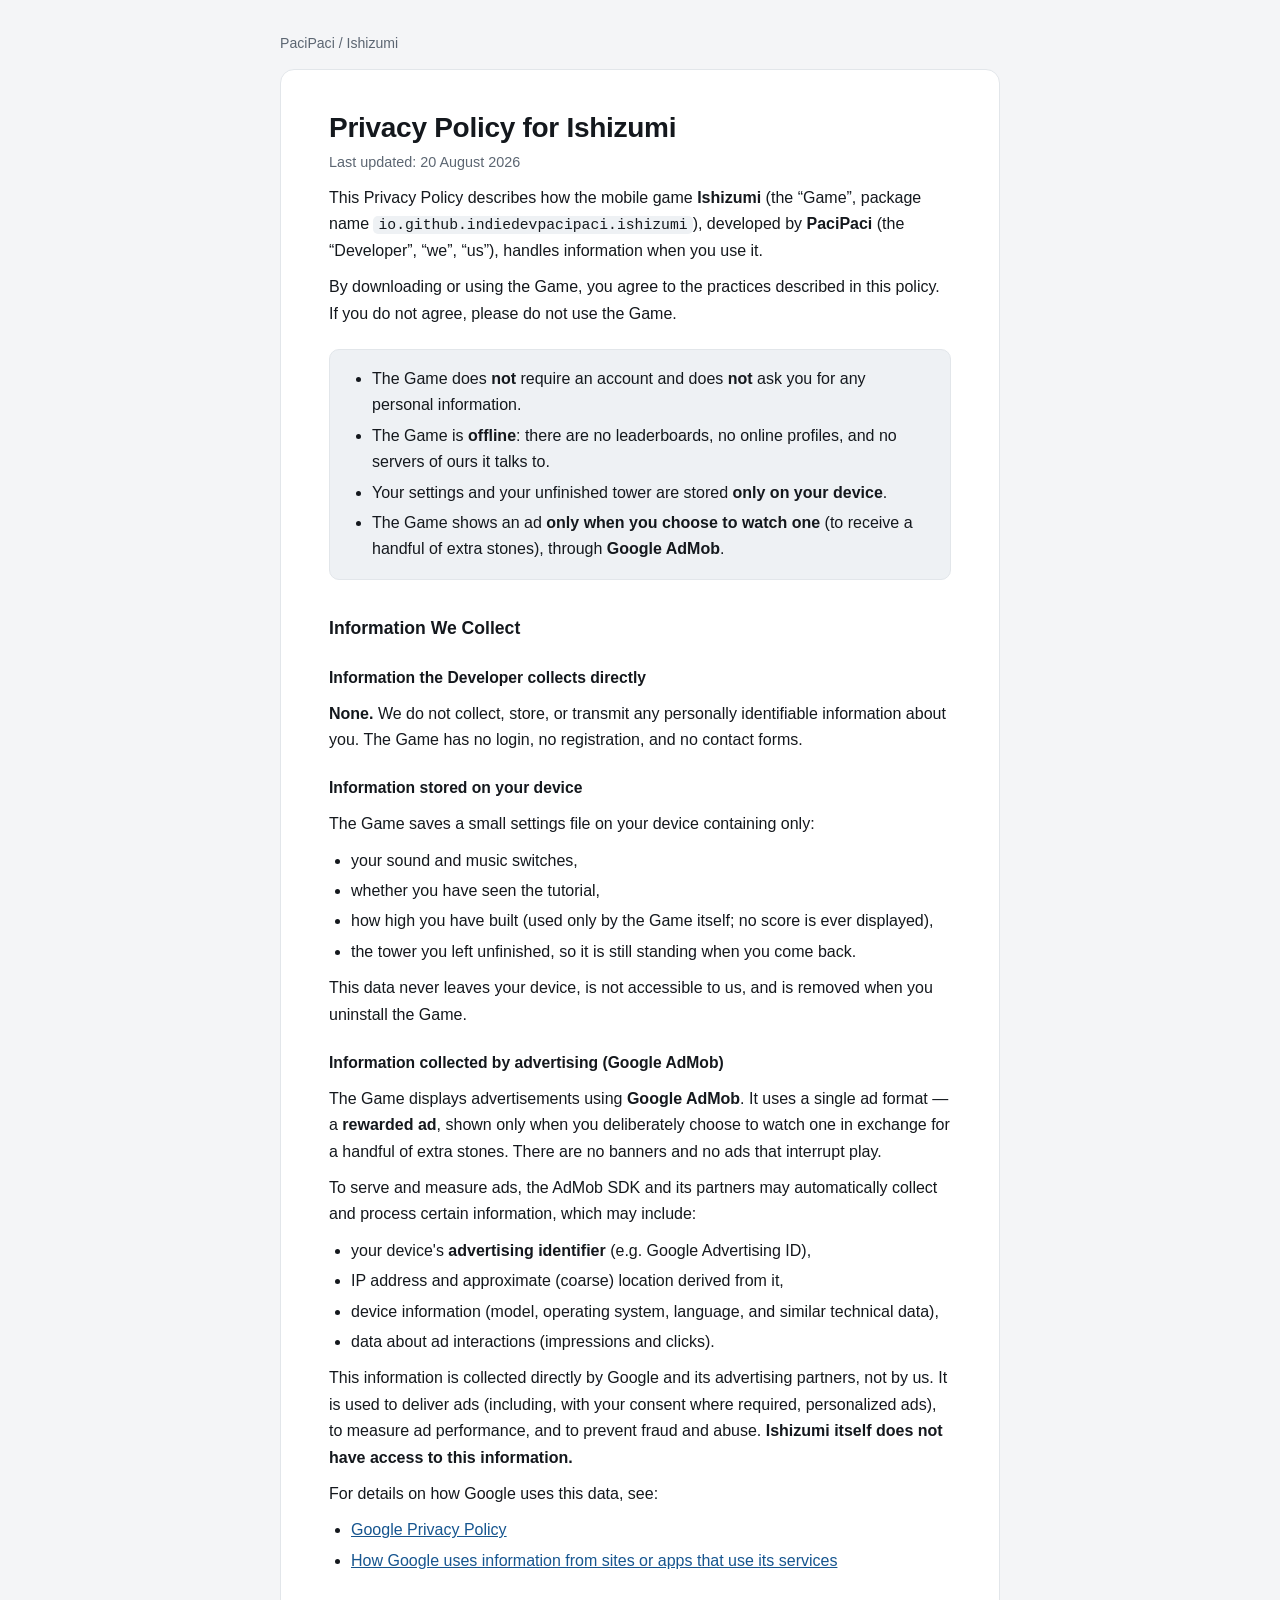
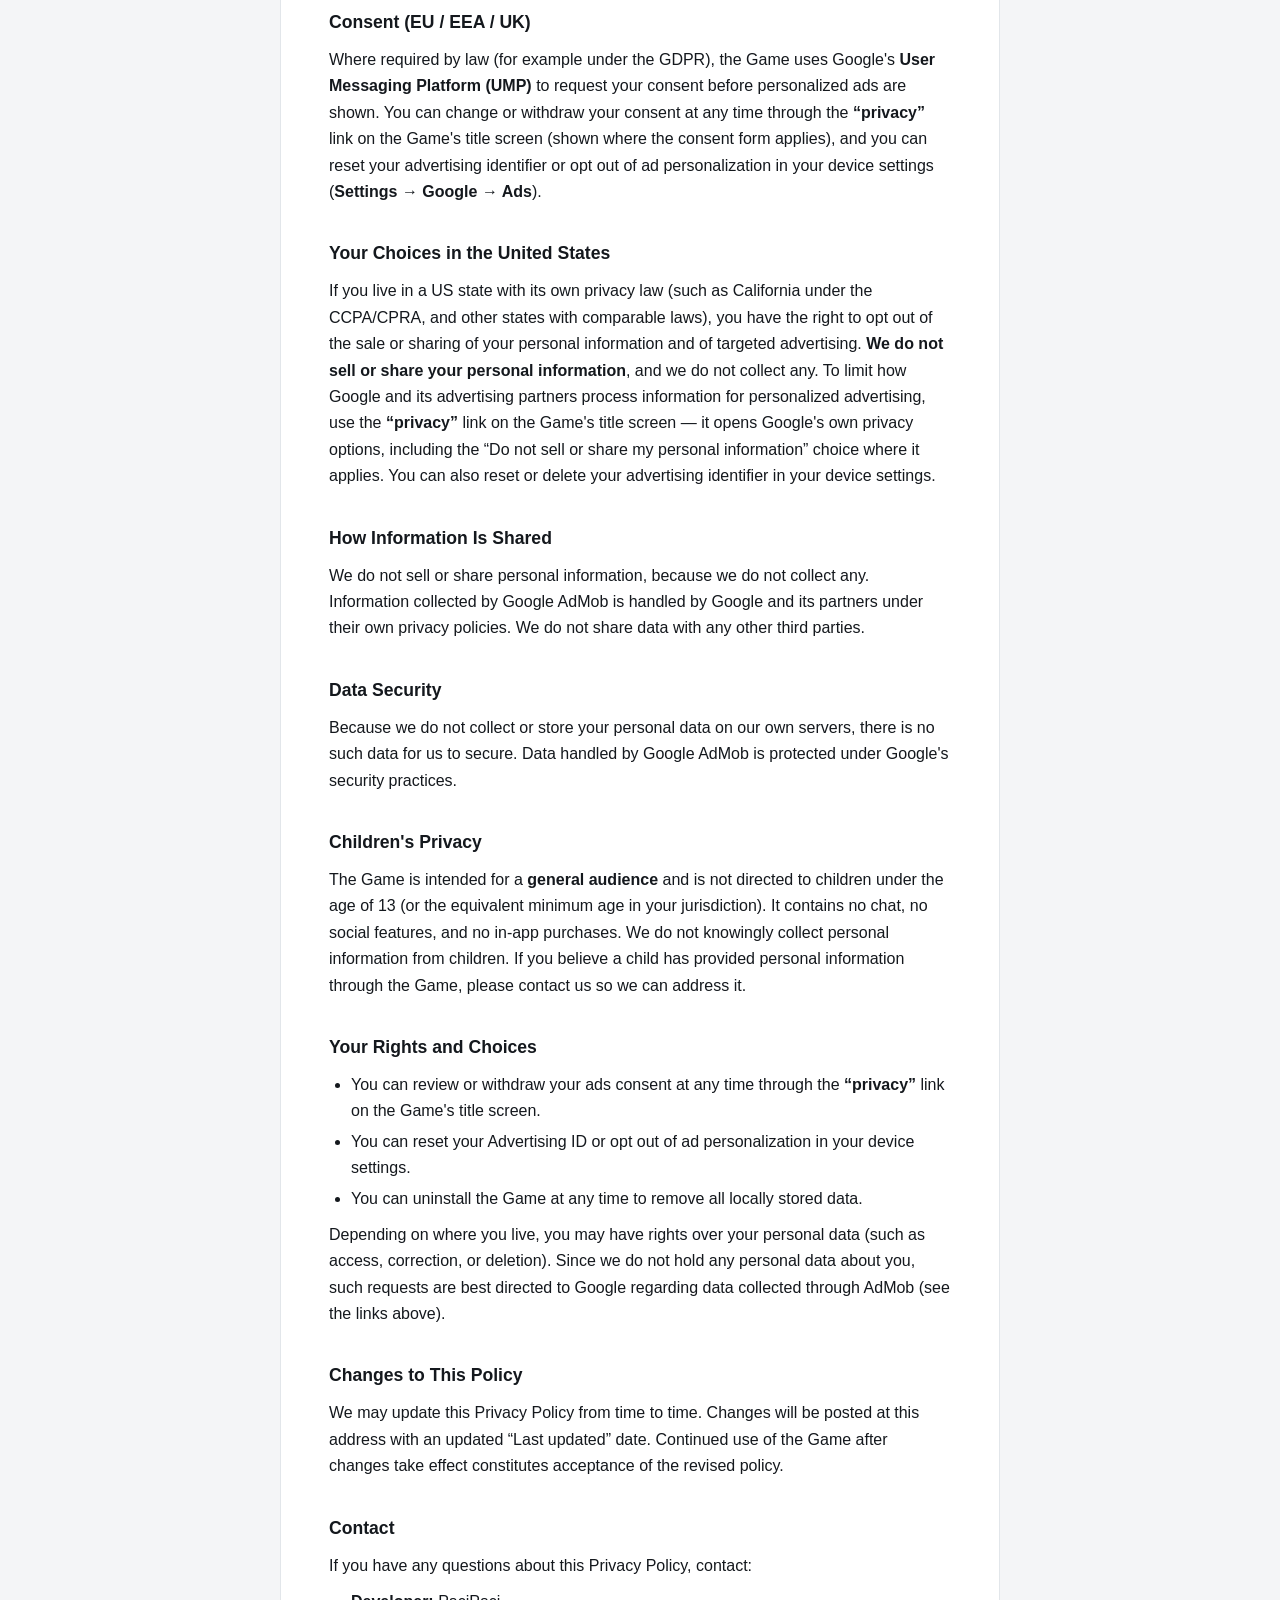
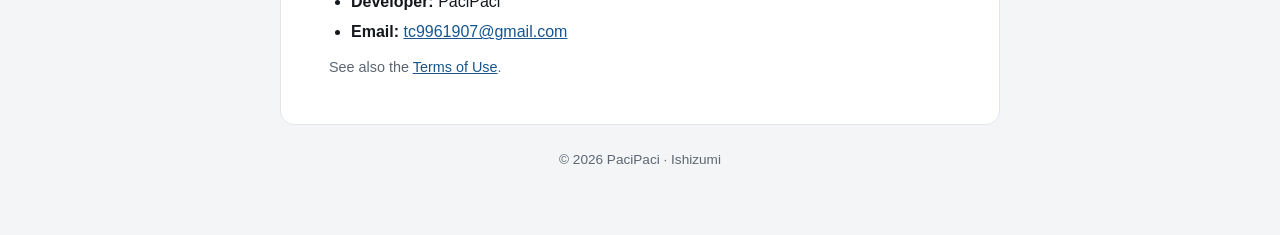
==== ishizumi/index.html @ fc92ac2a "Ishizumi dostal vlastní zásady — a s nimi oddíl pro americké státy Zakládalo se sdělení o souhlasu v" ====
<!DOCTYPE html>
<html lang="en">
<head>
<meta charset="utf-8">
<meta name="viewport" content="width=device-width, initial-scale=1">
<title>Ishizumi — Privacy Policy</title>
<link rel="stylesheet" href="../assets/style.css">
</head>
<body>
<p class="crumb"><a href="../">PaciPaci</a> / Ishizumi</p>
<main>
  <h1>Privacy Policy for Ishizumi</h1>
  <p class="meta">Last updated: 20 August 2026</p>

  <p>This Privacy Policy describes how the mobile game <strong>Ishizumi</strong>
  (the &ldquo;Game&rdquo;, package name <code>io.github.indiedevpacipaci.ishizumi</code>),
  developed by <strong>PaciPaci</strong> (the &ldquo;Developer&rdquo;, &ldquo;we&rdquo;,
  &ldquo;us&rdquo;), handles information when you use it.</p>

  <p>By downloading or using the Game, you agree to the practices described in this
  policy. If you do not agree, please do not use the Game.</p>

  <div class="summary">
    <ul>
      <li>The Game does <strong>not</strong> require an account and does <strong>not</strong> ask you for any personal information.</li>
      <li>The Game is <strong>offline</strong>: there are no leaderboards, no online profiles, and no servers of ours it talks to.</li>
      <li>Your settings and your unfinished tower are stored <strong>only on your device</strong>.</li>
      <li>The Game shows an ad <strong>only when you choose to watch one</strong> (to receive a handful of extra stones), through <strong>Google AdMob</strong>.</li>
    </ul>
  </div>

  <h2>Information We Collect</h2>

  <h3>Information the Developer collects directly</h3>
  <p><strong>None.</strong> We do not collect, store, or transmit any personally
  identifiable information about you. The Game has no login, no registration, and no
  contact forms.</p>

  <h3>Information stored on your device</h3>
  <p>The Game saves a small settings file on your device containing only:</p>
  <ul>
    <li>your sound and music switches,</li>
    <li>whether you have seen the tutorial,</li>
    <li>how high you have built (used only by the Game itself; no score is ever displayed),</li>
    <li>the tower you left unfinished, so it is still standing when you come back.</li>
  </ul>
  <p>This data never leaves your device, is not accessible to us, and is removed when
  you uninstall the Game.</p>

  <h3>Information collected by advertising (Google AdMob)</h3>
  <p>The Game displays advertisements using <strong>Google AdMob</strong>. It uses a
  single ad format — a <strong>rewarded ad</strong>, shown only when you deliberately
  choose to watch one in exchange for a handful of extra stones. There are no banners
  and no ads that interrupt play.</p>

  <p>To serve and measure ads, the AdMob SDK and its partners may automatically collect
  and process certain information, which may include:</p>
  <ul>
    <li>your device's <strong>advertising identifier</strong> (e.g. Google Advertising ID),</li>
    <li>IP address and approximate (coarse) location derived from it,</li>
    <li>device information (model, operating system, language, and similar technical data),</li>
    <li>data about ad interactions (impressions and clicks).</li>
  </ul>

  <p>This information is collected directly by Google and its advertising partners, not
  by us. It is used to deliver ads (including, with your consent where required,
  personalized ads), to measure ad performance, and to prevent fraud and abuse.
  <strong>Ishizumi itself does not have access to this information.</strong></p>

  <p>For details on how Google uses this data, see:</p>
  <ul>
    <li><a href="https://policies.google.com/privacy">Google Privacy Policy</a></li>
    <li><a href="https://policies.google.com/technologies/partner-sites">How Google uses information from sites or apps that use its services</a></li>
  </ul>

  <h2>Consent (EU / EEA / UK)</h2>
  <p>Where required by law (for example under the GDPR), the Game uses Google's
  <strong>User Messaging Platform (UMP)</strong> to request your consent before
  personalized ads are shown. You can change or withdraw your consent at any time
  through the <strong>&ldquo;privacy&rdquo;</strong> link on the Game's title screen
  (shown where the consent form applies), and you can reset your advertising identifier
  or opt out of ad personalization in your device settings
  (<strong>Settings → Google → Ads</strong>).</p>

  <h2>Your Choices in the United States</h2>
  <p>If you live in a US state with its own privacy law (such as California under the
  CCPA/CPRA, and other states with comparable laws), you have the right to opt out of
  the sale or sharing of your personal information and of targeted advertising.
  <strong>We do not sell or share your personal information</strong>, and we do not
  collect any. To limit how Google and its advertising partners process information for
  personalized advertising, use the <strong>&ldquo;privacy&rdquo;</strong> link on the
  Game's title screen &mdash; it opens Google's own privacy options, including the
  &ldquo;Do not sell or share my personal information&rdquo; choice where it applies.
  You can also reset or delete your advertising identifier in your device settings.</p>

  <h2>How Information Is Shared</h2>
  <p>We do not sell or share personal information, because we do not collect any.
  Information collected by Google AdMob is handled by Google and its partners under
  their own privacy policies. We do not share data with any other third parties.</p>

  <h2>Data Security</h2>
  <p>Because we do not collect or store your personal data on our own servers, there is
  no such data for us to secure. Data handled by Google AdMob is protected under
  Google's security practices.</p>

  <h2>Children's Privacy</h2>
  <p>The Game is intended for a <strong>general audience</strong> and is not directed to
  children under the age of 13 (or the equivalent minimum age in your jurisdiction). It
  contains no chat, no social features, and no in-app purchases. We do not knowingly
  collect personal information from children. If you believe a child has provided
  personal information through the Game, please contact us so we can address it.</p>

  <h2>Your Rights and Choices</h2>
  <ul>
    <li>You can review or withdraw your ads consent at any time through the
    <strong>&ldquo;privacy&rdquo;</strong> link on the Game's title screen.</li>
    <li>You can reset your Advertising ID or opt out of ad personalization in your
    device settings.</li>
    <li>You can uninstall the Game at any time to remove all locally stored data.</li>
  </ul>
  <p>Depending on where you live, you may have rights over your personal data (such as
  access, correction, or deletion). Since we do not hold any personal data about you,
  such requests are best directed to Google regarding data collected through AdMob (see
  the links above).</p>

  <h2>Changes to This Policy</h2>
  <p>We may update this Privacy Policy from time to time. Changes will be posted at this
  address with an updated &ldquo;Last updated&rdquo; date. Continued use of the Game
  after changes take effect constitutes acceptance of the revised policy.</p>

  <h2>Contact</h2>
  <p>If you have any questions about this Privacy Policy, contact:</p>
  <ul>
    <li><strong>Developer:</strong> PaciPaci</li>
    <li><strong>Email:</strong> <a href="mailto:tc9961907@gmail.com">tc9961907@gmail.com</a></li>
  </ul>

  <p class="meta">See also the <a href="../terms/">Terms of Use</a>.</p>
</main>
<footer>© 2026 PaciPaci · Ishizumi</footer>
</body>
</html>
---- assets/style.css ----
/* Sdílený vzhled pro všechny stránky. Jedna změna tady = změna všude. */

:root {
  color-scheme: light dark;
  --bg: #f4f5f7;
  --card: #ffffff;
  --text: #14181d;
  --muted: #5c6672;
  --border: #e2e6ea;
  --link: #16558f;
  --mark: #eef1f4;
}

@media (prefers-color-scheme: dark) {
  :root {
    --bg: #0c0f13;
    --card: #14191f;
    --text: #e6eaef;
    --muted: #97a1ac;
    --border: #232a32;
    --link: #79b8ff;
    --mark: #1b2129;
  }
}

* { box-sizing: border-box; }

body {
  margin: 0;
  padding: 32px 16px 64px;
  background: var(--bg);
  color: var(--text);
  font: 16px/1.65 -apple-system, BlinkMacSystemFont, "Segoe UI", Roboto, Helvetica, Arial, sans-serif;
}

main {
  max-width: 720px;
  margin: 0 auto;
  background: var(--card);
  border: 1px solid var(--border);
  border-radius: 14px;
  padding: 40px clamp(20px, 5vw, 48px);
}

h1 { font-size: 1.75rem; line-height: 1.25; margin: 0 0 6px; letter-spacing: -0.01em; }
h2 { font-size: 1.1rem; margin: 34px 0 8px; }
h3 { font-size: 0.98rem; margin: 22px 0 6px; }
p, ul { margin: 10px 0; }
ul { padding-left: 22px; }
li { margin: 4px 0; }

a { color: var(--link); word-break: break-word; }

.meta { color: var(--muted); font-size: 0.9rem; margin: 0 0 4px; }

.crumb {
  max-width: 720px;
  margin: 0 auto 14px;
  font-size: 0.88rem;
  color: var(--muted);
}
.crumb a { color: var(--muted); text-decoration: none; }
.crumb a:hover { text-decoration: underline; }

.summary {
  background: var(--mark);
  border: 1px solid var(--border);
  border-radius: 10px;
  padding: 6px 20px;
  margin: 22px 0;
}

code {
  background: var(--mark);
  border-radius: 5px;
  padding: 1px 5px;
  font-size: 0.92em;
}

/* Rozcestník na úvodní stránce */
.games { list-style: none; padding: 0; margin: 24px 0 0; }
.games li {
  border-top: 1px solid var(--border);
  padding: 14px 0;
  margin: 0;
}
.games li:last-child { border-bottom: 1px solid var(--border); }
.games a { font-weight: 600; text-decoration: none; font-size: 1.05rem; }
.games a:hover { text-decoration: underline; }
.games span { display: block; color: var(--muted); font-size: 0.9rem; margin-top: 2px; }

footer {
  max-width: 720px;
  margin: 24px auto 0;
  text-align: center;
  color: var(--muted);
  font-size: 0.85rem;
}
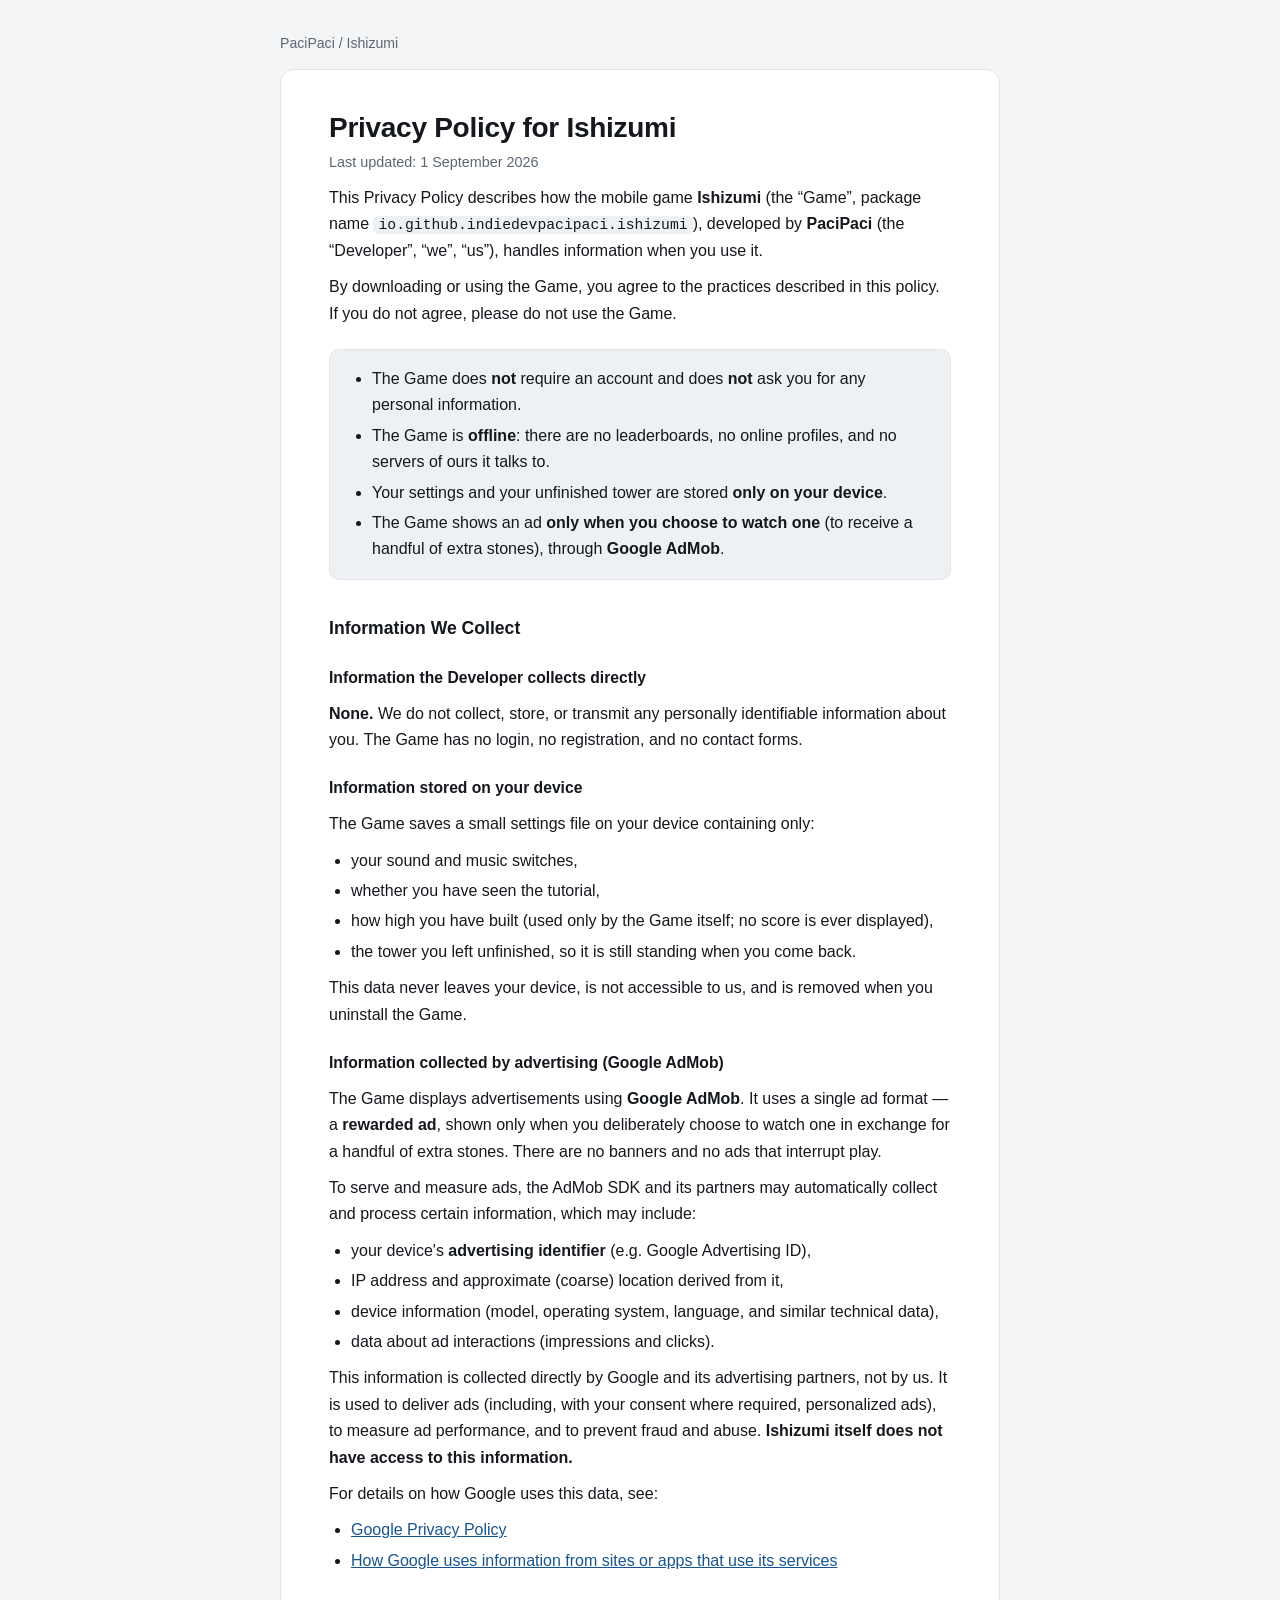
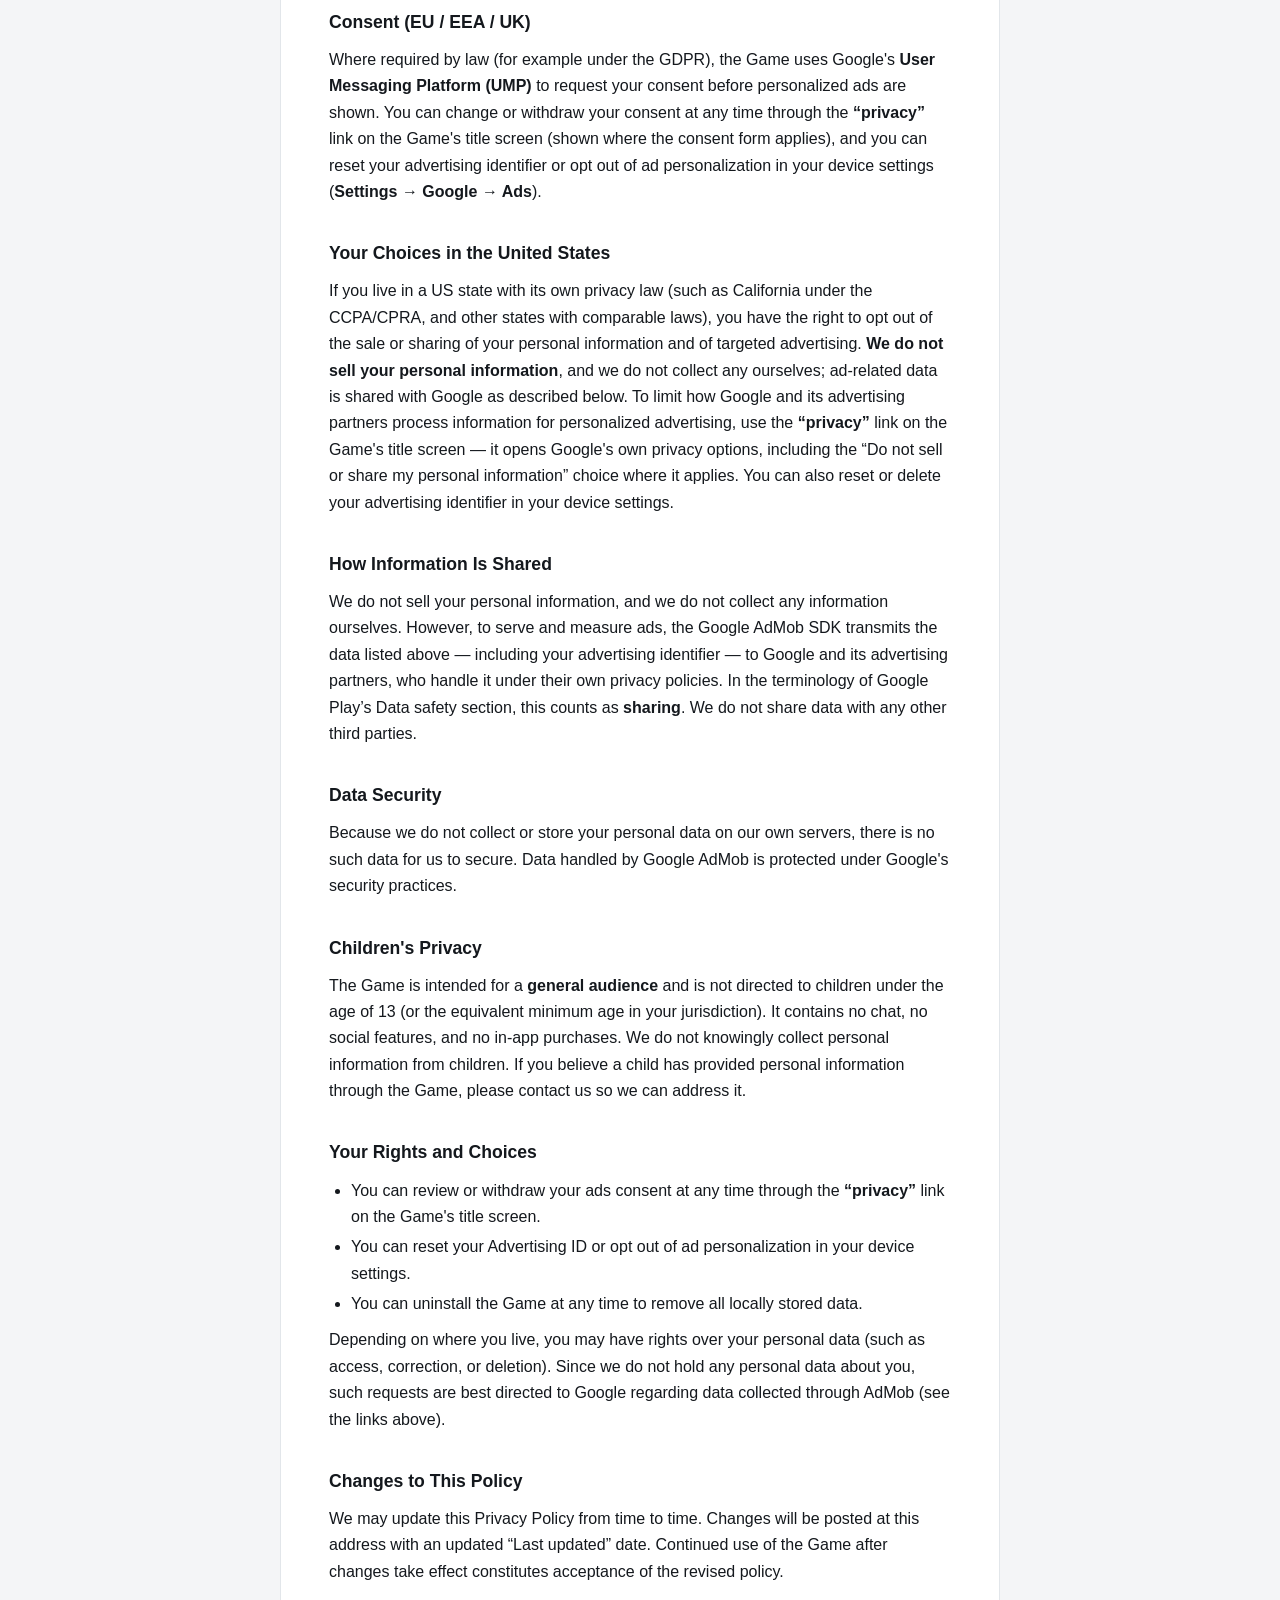
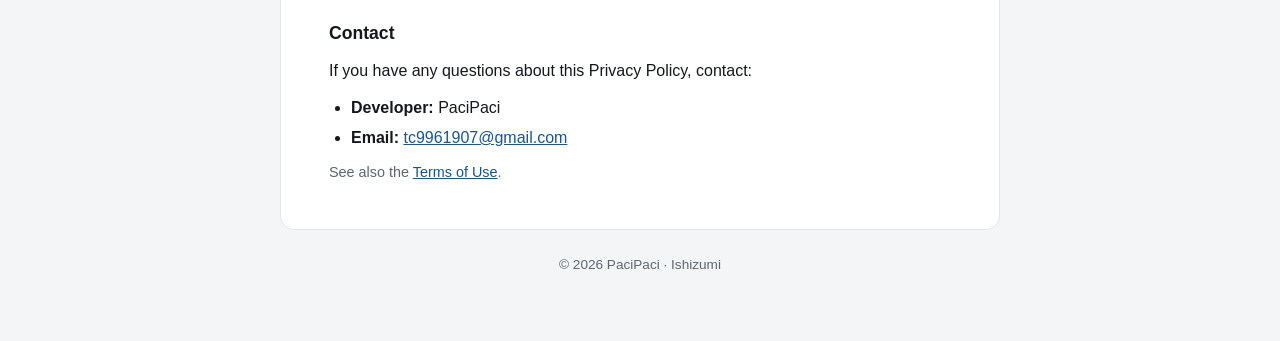
==== commit 4f0ee98a: "Update index.html" ====
--- a/ishizumi/index.html
+++ b/ishizumi/index.html
@@ -10,7 +10,7 @@
 <p class="crumb"><a href="../">PaciPaci</a> / Ishizumi</p>
 <main>
   <h1>Privacy Policy for Ishizumi</h1>
-  <p class="meta">Last updated: 20 August 2026</p>
+  <p class="meta">Last updated: 1 September 2026</p>
 
   <p>This Privacy Policy describes how the mobile game <strong>Ishizumi</strong>
   (the &ldquo;Game&rdquo;, package name <code>io.github.indiedevpacipaci.ishizumi</code>),
@@ -86,17 +86,21 @@
   <p>If you live in a US state with its own privacy law (such as California under the
   CCPA/CPRA, and other states with comparable laws), you have the right to opt out of
   the sale or sharing of your personal information and of targeted advertising.
-  <strong>We do not sell or share your personal information</strong>, and we do not
-  collect any. To limit how Google and its advertising partners process information for
-  personalized advertising, use the <strong>&ldquo;privacy&rdquo;</strong> link on the
+  <strong>We do not sell your personal information</strong>, and we do not collect any
+  ourselves; ad-related data is shared with Google as described below. To limit how
+  Google and its advertising partners process information for personalized
+  advertising, use the <strong>&ldquo;privacy&rdquo;</strong> link on the
   Game's title screen &mdash; it opens Google's own privacy options, including the
   &ldquo;Do not sell or share my personal information&rdquo; choice where it applies.
   You can also reset or delete your advertising identifier in your device settings.</p>
 
   <h2>How Information Is Shared</h2>
-  <p>We do not sell or share personal information, because we do not collect any.
-  Information collected by Google AdMob is handled by Google and its partners under
-  their own privacy policies. We do not share data with any other third parties.</p>
+  <p>We do not sell your personal information, and we do not collect any information
+  ourselves. However, to serve and measure ads, the Google AdMob SDK transmits the data
+  listed above &mdash; including your advertising identifier &mdash; to Google and its
+  advertising partners, who handle it under their own privacy policies. In the
+  terminology of Google Play&rsquo;s Data safety section, this counts as
+  <strong>sharing</strong>. We do not share data with any other third parties.</p>
 
   <h2>Data Security</h2>
   <p>Because we do not collect or store your personal data on our own servers, there is
